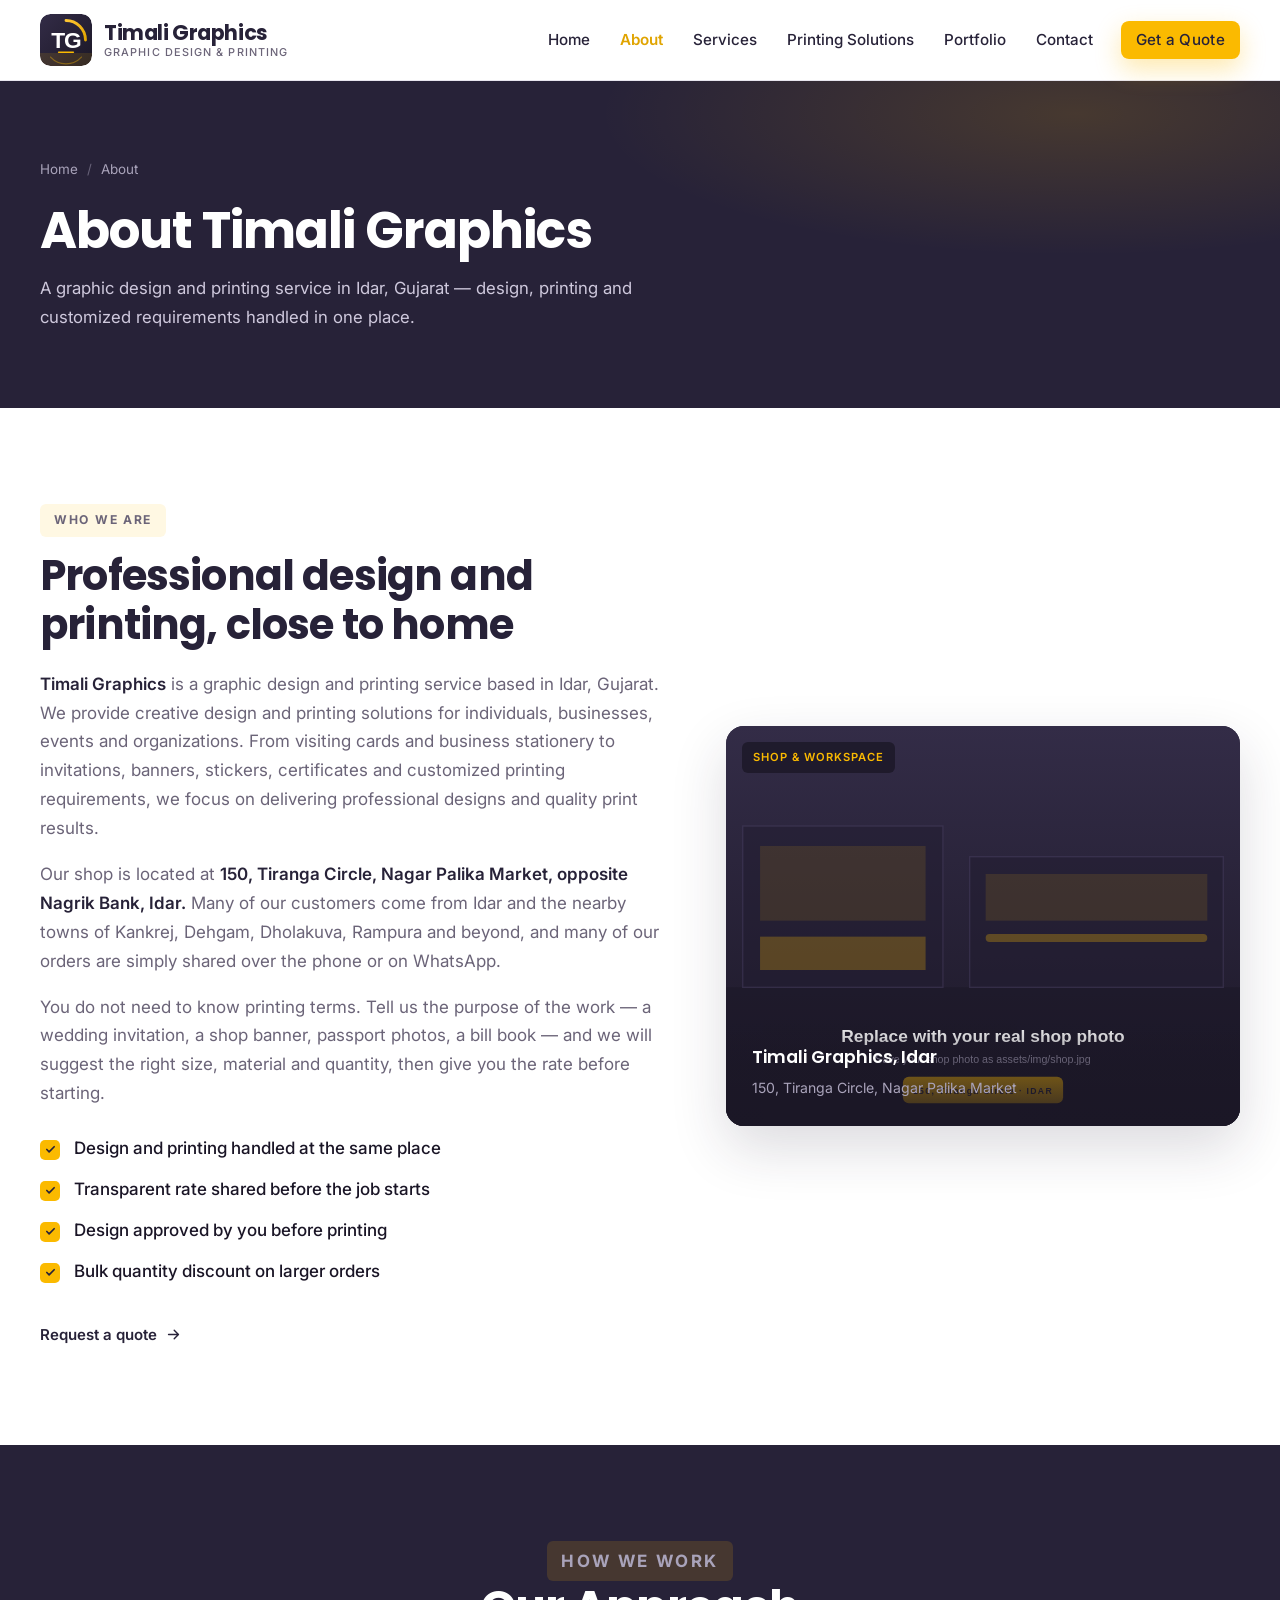
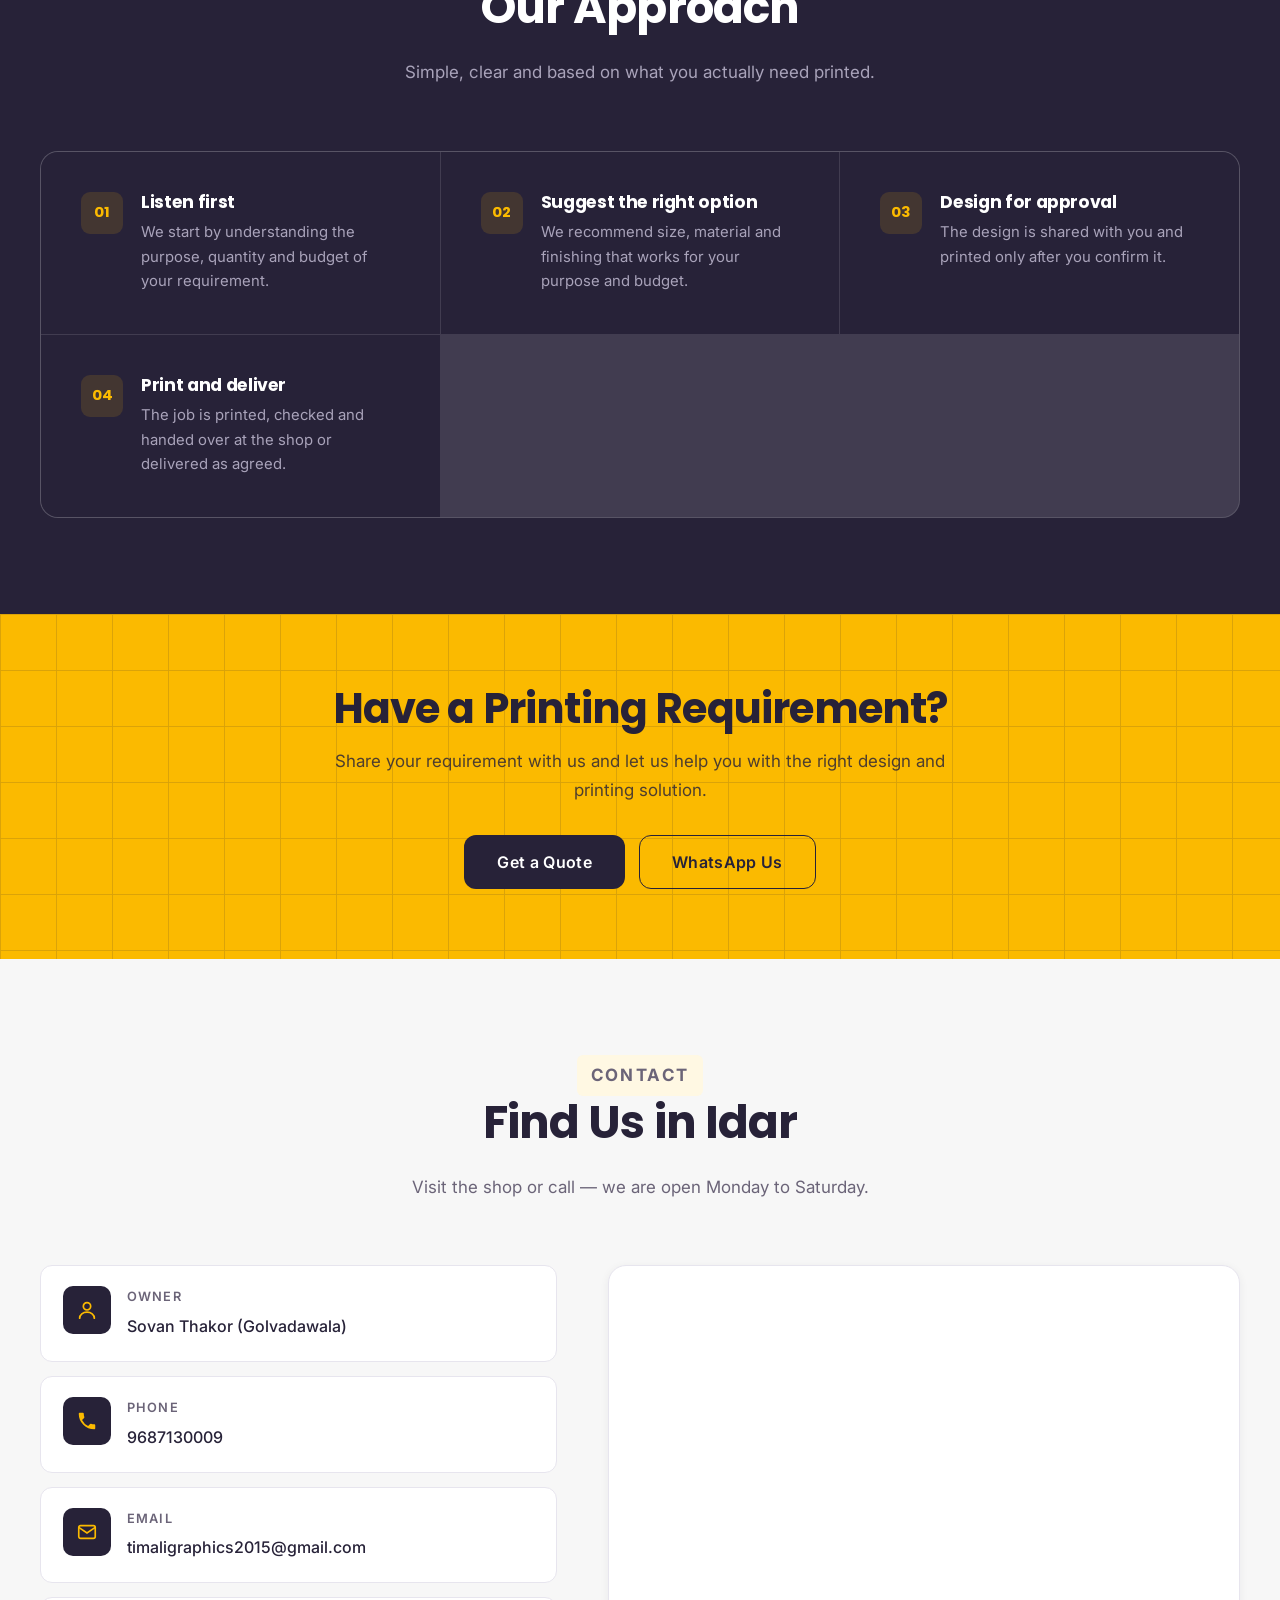
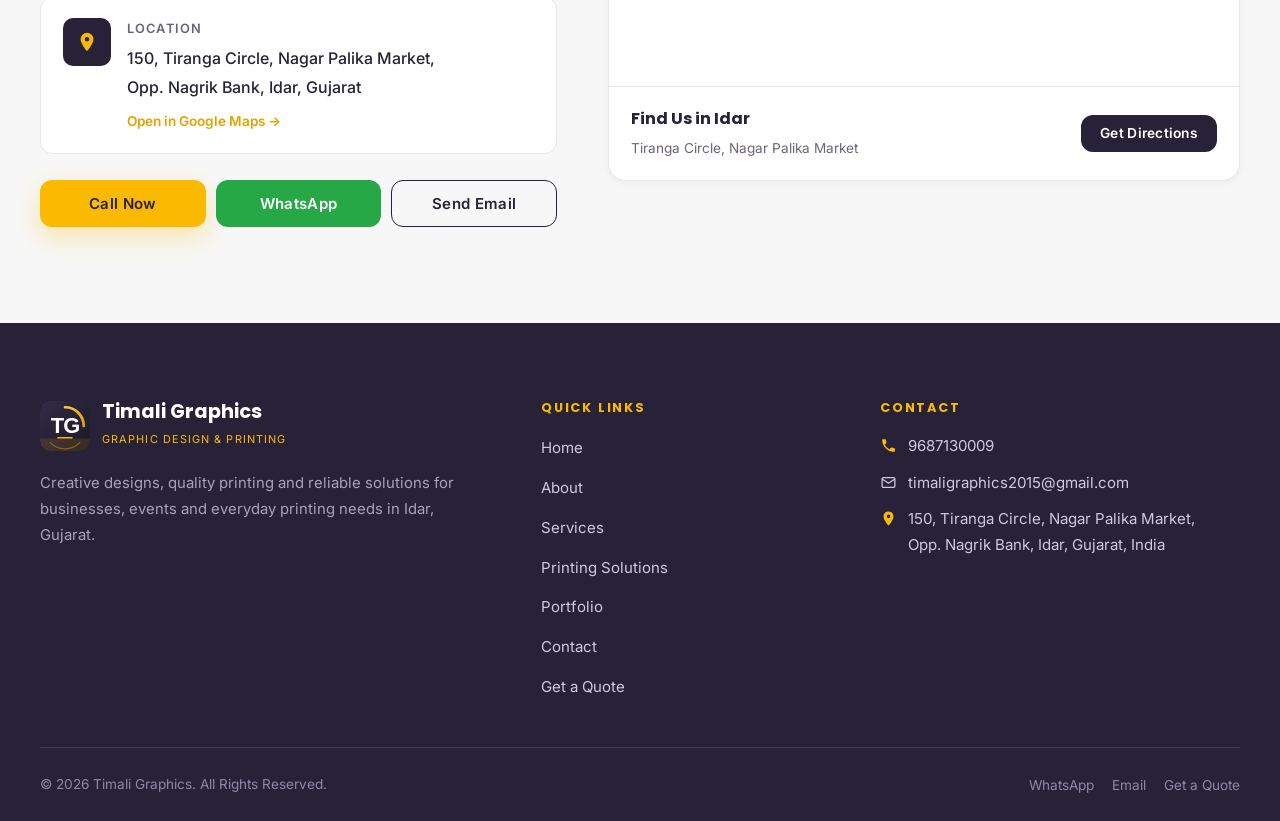
==== about.html @ a19d9b28 "Initial commit: Timali Graphics website Multi-page static website for Timali Graphics, Idar (Gujarat" ====
<!DOCTYPE html>
<html lang="en">
<head>
<meta charset="UTF-8">
<meta name="viewport" content="width=device-width, initial-scale=1.0">
<title>About Timali Graphics | Printing &amp; Design Studio in Idar</title>
<meta name="description" content="Learn about Timali Graphics, a graphic design and printing service in Idar, Gujarat offering business stationery, invitations, banners, stickers and certificates.">
<meta name="keywords" content="graphic design services in Idar, printing services in Idar, Timali Graphics, printing shop in Idar, visiting card printing Idar, wedding card Idar, banner printing Idar">
<meta name="author" content="Timali Graphics">
<meta name="robots" content="index, follow">
<meta name="theme-color" content="#272238">
<link rel="canonical" href="https://timali-graphics.web.app/about">
<meta property="og:type" content="website">
<meta property="og:site_name" content="Timali Graphics">
<meta property="og:title" content="About Timali Graphics | Printing &amp; Design Studio in Idar">
<meta property="og:description" content="Learn about Timali Graphics, a graphic design and printing service in Idar, Gujarat offering business stationery, invitations, banners, stickers and certificates.">
<meta property="og:image" content="assets/img/logo.svg">
<meta property="og:url" content="https://timali-graphics.web.app/about">
<meta name="twitter:card" content="summary_large_image">
<link rel="icon" type="image/svg+xml" href="assets/img/logo.svg">
<link rel="apple-touch-icon" href="assets/img/logo.svg">
<script>document.documentElement.className += ' js';</script>
<link rel="preconnect" href="https://fonts.googleapis.com">
<link rel="preconnect" href="https://fonts.gstatic.com" crossorigin>
<link href="https://fonts.googleapis.com/css2?family=Poppins:wght@600;700&family=Inter:wght@400;500;600&display=swap" rel="stylesheet">
<link rel="stylesheet" href="assets/css/style.css">
</head>
<body>

<header class="header">
  <div class="wrap header__in">
    <a class="brand" href="index.html">
      <img src="assets/img/logo.svg" alt="Timali Graphics logo" width="52" height="52">
      <span class="brand__txt">
        <b>Timali Graphics</b>
        <small>Graphic Design &amp; Printing</small>
      </span>
    </a>
    <nav class="nav" id="nav" aria-label="Main navigation">
      <a href="index.html">Home</a>
      <a href="about.html">About</a>
      <a href="services.html">Services</a>
      <a href="solutions.html">Printing Solutions</a>
      <a href="portfolio.html">Portfolio</a>
      <a href="contact.html">Contact</a>
      <a class="btn btn--primary btn--sm header__cta" href="quote.html">Get a Quote</a>
    </nav>
    <button class="burger" id="burger" aria-label="Open menu" aria-expanded="false" aria-controls="nav">
      <span></span><span></span><span></span>
    </button>
  </div>
</header>

<section class="phead">
  <div class="wrap">
    <ol class="crumbs">
      <li><a href="index.html">Home</a></li>
      <li>About</li>
    </ol>
    <h1>About Timali Graphics</h1>
    <p>A graphic design and printing service in Idar, Gujarat — design, printing and customized requirements handled in one place.</p>
  </div>
</section>

<section class="sec">
  <div class="wrap about__in">
    <div class="about__copy reveal">
      <p class="eyebrow">Who we are</p>
      <h2>Professional design and printing, close to home</h2>
      <p>
        <strong>Timali Graphics</strong> is a graphic design and printing service based in Idar, Gujarat.
        We provide creative design and printing solutions for individuals, businesses, events and organizations.
        From visiting cards and business stationery to invitations, banners, stickers, certificates and customized
        printing requirements, we focus on delivering professional designs and quality print results.
      </p>
      <p>
        Our shop is located at <strong>150, Tiranga Circle, Nagar Palika Market, opposite Nagrik Bank, Idar.</strong>
        Many of our customers come from Idar and the nearby towns of Kankrej, Dehgam, Dholakuva, Rampura and beyond,
        and many of our orders are simply shared over the phone or on WhatsApp.
      </p>
      <p>
        You do not need to know printing terms. Tell us the purpose of the work — a wedding invitation, a shop
        banner, passport photos, a bill book — and we will suggest the right size, material and quantity, then
        give you the rate before starting.
      </p>
      <ul class="ticks">
        <li>Design and printing handled at the same place</li>
        <li>Transparent rate shared before the job starts</li>
        <li>Design approved by you before printing</li>
        <li>Bulk quantity discount on larger orders</li>
      </ul>
      <a class="link-arrow" href="quote.html">Request a quote
        <svg viewBox="0 0 24 24"><path d="M5 12h13M13 6l6 6-6 6"/></svg></a>
    </div>

    <div class="figure reveal">
      <span class="figure__note">Shop &amp; Workspace</span>
      <img src="assets/img/shop-placeholder.svg" alt="Timali Graphics shop at 150, Tiranga Circle, Nagar Palika Market, Idar" loading="lazy" width="800" height="600">
      <div class="figure__cap">
        <b>Timali Graphics, Idar</b>
        <small>150, Tiranga Circle, Nagar Palika Market</small>
      </div>
    </div>
  </div>
</section>

<section class="sec bg-navy">
  <div class="wrap">
    <header class="sec__head reveal">
      <p class="eyebrow">How we work</p>
      <h2>Our Approach</h2>
      <p>Simple, clear and based on what you actually need printed.</p>
    </header>
    <div class="why__grid">
      <div class="why__item reveal"><span class="why__n">01</span><div><h3>Listen first</h3><p>We start by understanding the purpose, quantity and budget of your requirement.</p></div></div>
      <div class="why__item reveal"><span class="why__n">02</span><div><h3>Suggest the right option</h3><p>We recommend size, material and finishing that works for your purpose and budget.</p></div></div>
      <div class="why__item reveal"><span class="why__n">03</span><div><h3>Design for approval</h3><p>The design is shared with you and printed only after you confirm it.</p></div></div>
      <div class="why__item reveal"><span class="why__n">04</span><div><h3>Print and deliver</h3><p>The job is printed, checked and handed over at the shop or delivered as agreed.</p></div></div>
    </div>
  </div>
</section>

<section class="sec sec--tight cta">
  <div class="wrap cta__in">
    <h2 class="reveal">Have a Printing Requirement?</h2>
    <p class="reveal">Share your requirement with us and let us help you with the right design and printing solution.</p>
    <div class="cta__actions reveal">
      <a class="btn btn--dark btn--lg" href="quote.html">Get a Quote</a>
      <a class="btn btn--outline btn--lg" href="#" data-wa>WhatsApp Us</a>
    </div>
  </div>
</section>

<section class="sec bg-light" id="contact">
  <div class="wrap">
    <header class="sec__head reveal">
      <p class="eyebrow">Contact</p>
      <h2>Find Us in Idar</h2>
      <p>Visit the shop or call — we are open Monday to Saturday.</p>
    </header>
    <div class="contact__in">
      <div class="reveal">
        <div class="info-list">
          <div class="info-row">
            <span class="info-row__ic"><svg viewBox="0 0 24 24"><circle cx="12" cy="8" r="4" fill="none" stroke="currentColor" stroke-width="1.9"/><path d="M4 21c0-4 3.6-6.6 8-6.6s8 2.6 8 6.6" fill="none" stroke="currentColor" stroke-width="1.9" stroke-linecap="round"/></svg></span>
            <span><small>Owner</small><b>Sovan Thakor (Golvadawala)</b></span>
          </div>
          <a class="info-row" href="tel:+919687130009">
            <span class="info-row__ic"><svg viewBox="0 0 24 24"><path d="M6.6 10.8a15 15 0 0 0 6.6 6.6l2.2-2.2a1 1 0 0 1 1-.24 11.4 11.4 0 0 0 3.6.58 1 1 0 0 1 1 1V20a1 1 0 0 1-1 1A17 17 0 0 1 3 4a1 1 0 0 1 1-1h3.5a1 1 0 0 1 1 1 11.4 11.4 0 0 0 .58 3.6 1 1 0 0 1-.25 1z"/></svg></span>
            <span><small>Phone</small><b>9687130009</b></span>
          </a>
          <a class="info-row" href="mailto:timaligraphics2015@gmail.com">
            <span class="info-row__ic"><svg viewBox="0 0 24 24"><rect x="3" y="5" width="18" height="14" rx="2" fill="none" stroke="currentColor" stroke-width="1.8"/><path d="M3 7l9 6 9-6" fill="none" stroke="currentColor" stroke-width="1.8"/></svg></span>
            <span><small>Email</small><b>timaligraphics2015@gmail.com</b></span>
          </a>
          <a class="info-row" href="https://www.google.com/maps/search/?api=1&amp;query=Tiranga%20Circle%2C%20Nagar%20Palika%20Market%2C%20Idar%2C%20Gujarat" target="_blank" rel="noopener">
            <span class="info-row__ic"><svg viewBox="0 0 24 24"><path d="M12 2a7 7 0 0 0-7 7c0 5.2 7 13 7 13s7-7.8 7-13a7 7 0 0 0-7-7zm0 9.5A2.5 2.5 0 1 1 14.5 9 2.5 2.5 0 0 1 12 11.5z"/></svg></span>
            <span><small>Location</small><b>150, Tiranga Circle, Nagar Palika Market,<br>Opp. Nagrik Bank, Idar, Gujarat</b><em>Open in Google Maps →</em></span>
          </a>
        </div>
        <div class="contact__actions">
          <a class="btn btn--primary" href="tel:+919687130009">Call Now</a>
          <a class="btn btn--wa" href="#" data-wa>WhatsApp</a>
          <a class="btn btn--outline" href="mailto:timaligraphics2015@gmail.com">Send Email</a>
        </div>
      </div>
      <div class="map-card reveal">
        <iframe title="Timali Graphics location on Google Maps"
          src="https://www.google.com/maps?q=Tiranga%20Circle%2C%20Nagar%20Palika%20Market%2C%20Idar%2C%20Gujarat&amp;output=embed"
          loading="lazy" referrerpolicy="no-referrer-when-downgrade" allowfullscreen></iframe>
        <div class="map-card__bar">
          <span><b>Find Us in Idar</b><small>Tiranga Circle, Nagar Palika Market</small></span>
          <a class="btn btn--dark btn--sm" target="_blank" rel="noopener"
             href="https://www.google.com/maps/dir/?api=1&amp;destination=Tiranga%20Circle%2C%20Nagar%20Palika%20Market%2C%20Idar%2C%20Gujarat">Get Directions</a>
        </div>
      </div>
    </div>
  </div>
</section>

<footer class="footer">
  <div class="wrap">
    <div class="footer__grid">
      <div>
        <div class="footer__brand">
          <img src="assets/img/logo.svg" alt="" width="50" height="50">
          <span><b>Timali Graphics</b><small>Graphic Design &amp; Printing</small></span>
        </div>
        <p>Creative designs, quality printing and reliable solutions for businesses, events and everyday printing needs in Idar, Gujarat.</p>
      </div>
      <div>
        <h4>Quick Links</h4>
        <ul class="footer__links">
          <li><a href="index.html">Home</a></li>
          <li><a href="about.html">About</a></li>
          <li><a href="services.html">Services</a></li>
          <li><a href="solutions.html">Printing Solutions</a></li>
          <li><a href="portfolio.html">Portfolio</a></li>
          <li><a href="contact.html">Contact</a></li>
          <li><a href="quote.html">Get a Quote</a></li>
        </ul>
      </div>
      <div>
        <h4>Contact</h4>
        <ul class="footer__contact">
          <li><svg viewBox="0 0 24 24"><path d="M6.6 10.8a15 15 0 0 0 6.6 6.6l2.2-2.2a1 1 0 0 1 1-.24 11.4 11.4 0 0 0 3.6.58 1 1 0 0 1 1 1V20a1 1 0 0 1-1 1A17 17 0 0 1 3 4a1 1 0 0 1 1-1h3.5a1 1 0 0 1 1 1 11.4 11.4 0 0 0 .58 3.6 1 1 0 0 1-.25 1z"/></svg><a href="tel:+919687130009">9687130009</a></li>
          <li><svg viewBox="0 0 24 24"><rect x="3" y="5" width="18" height="14" rx="2" fill="none" stroke="currentColor" stroke-width="1.8"/><path d="M3 7l9 6 9-6" fill="none" stroke="currentColor" stroke-width="1.8"/></svg><a href="mailto:timaligraphics2015@gmail.com">timaligraphics2015@gmail.com</a></li>
          <li><svg viewBox="0 0 24 24"><path d="M12 2a7 7 0 0 0-7 7c0 5.2 7 13 7 13s7-7.8 7-13a7 7 0 0 0-7-7zm0 9.5A2.5 2.5 0 1 1 14.5 9 2.5 2.5 0 0 1 12 11.5z"/></svg><span>150, Tiranga Circle, Nagar Palika Market,<br>Opp. Nagrik Bank, Idar, Gujarat, India</span></li>
        </ul>
      </div>
    </div>
    <div class="footer__bottom">
      <p>© <span data-year>2026</span> Timali Graphics. All Rights Reserved.</p>
      <ul>
        <li><a href="#" data-wa>WhatsApp</a></li>
        <li><a href="mailto:timaligraphics2015@gmail.com">Email</a></li>
        <li><a href="quote.html">Get a Quote</a></li>
      </ul>
    </div>
  </div>
</footer>

<div class="sticky-cta">
  <div class="sticky-cta__in">
    <a class="btn btn--dark" href="tel:+919687130009">
      <svg class="i" viewBox="0 0 24 24"><path d="M6.6 10.8a15 15 0 0 0 6.6 6.6l2.2-2.2a1 1 0 0 1 1-.24 11.4 11.4 0 0 0 3.6.58 1 1 0 0 1 1 1V20a1 1 0 0 1-1 1A17 17 0 0 1 3 4a1 1 0 0 1 1-1h3.5a1 1 0 0 1 1 1 11.4 11.4 0 0 0 .58 3.6 1 1 0 0 1-.25 1z"/></svg>
      Call Now
    </a>
    <a class="btn btn--wa" href="#" data-wa>
      <svg class="i" viewBox="0 0 24 24"><path d="M12 2a10 10 0 0 0-8.6 15L2 22l5.2-1.4A10 10 0 1 0 12 2zm5.5 14c-.2.6-1.2 1.2-1.7 1.2-.5.1-1 .2-3.2-.7-2.7-1.1-4.4-3.9-4.5-4.1-.1-.2-1-1.4-1-2.6s.6-1.8.9-2.1c.2-.2.5-.3.7-.3h.5c.2 0 .4 0 .6.5l.8 2c.1.2.1.4 0 .6l-.4.5-.3.3c-.1.1-.3.3-.1.6.2.3.8 1.3 1.7 2.1 1.1 1 2 1.3 2.3 1.4.3.1.5.1.7-.1l.9-1.1c.2-.2.4-.2.6-.1l2 1c.2.1.4.2.4.3.1.2.1.7-.1 1.3z"/></svg>
      WhatsApp
    </a>
  </div>
</div>

<div class="lb" id="lightbox" role="dialog" aria-modal="true" aria-label="Portfolio image preview" aria-hidden="true">
  <button class="lb__close" type="button" aria-label="Close preview"><svg viewBox="0 0 24 24"><path d="M6 6l12 12M18 6 6 18"/></svg></button>
  <button class="lb__nav lb__nav--prev" type="button" aria-label="Previous image"><svg viewBox="0 0 24 24"><path d="m14 6-6 6 6 6"/></svg></button>
  <button class="lb__nav lb__nav--next" type="button" aria-label="Next image"><svg viewBox="0 0 24 24"><path d="m10 6 6 6-6 6"/></svg></button>
  <div class="lb__box">
    <img alt="">
    <div class="lb__cap"><span><b data-lb-title></b><small data-lb-cat></small></span></div>
  </div>
</div>

<script src="assets/js/main.js"></script>
</body>
</html>
---- assets/css/style.css ----
/* =============================================================
   TIMALI GRAPHICS — Design System
   Brand: Navy #272238 · Yellow #FBBA00 · White · Light #F7F7F7
   Type: Poppins (headings) · Inter (body)
   ============================================================= */

/* ---------- 1. TOKENS ---------- */
:root{
  /* Brand */
  --navy:#272238;
  --navy-900:#1b1726;
  --navy-800:#221d31;
  --navy-700:#332c47;
  --navy-600:#453c5e;
  --yellow:#FBBA00;
  --yellow-600:#E0A400;
  --yellow-50:#FFF8E3;
  --white:#FFFFFF;
  --bg:#F7F7F7;

  /* Text */
  --ink:#1A1526;
  --muted:#6B6478;
  --muted-light:#A9A3BA;

  /* Lines & shadow */
  --line:#E7E5EE;
  --line-dark:rgba(255,255,255,.12);
  --sh-1:0 2px 10px rgba(39,34,56,.06);
  --sh-2:0 10px 30px rgba(39,34,56,.10);
  --sh-3:0 22px 55px rgba(39,34,56,.16);
  --sh-yellow:0 10px 26px rgba(251,186,0,.32);

  /* Shape */
  --r-sm:8px;
  --r-md:12px;
  --r-lg:18px;
  --r-xl:24px;

  /* Layout */
  --wrap:1200px;
  --header-h:80px;
}

/* ---------- 2. RESET ---------- */
*,*::before,*::after{box-sizing:border-box}
html{scroll-behavior:smooth;scroll-padding-top:100px;-webkit-text-size-adjust:100%;overflow-x:hidden}
body{
  margin:0;
  font-family:'Inter',system-ui,-apple-system,'Segoe UI',Roboto,Helvetica,Arial,sans-serif;
  font-size:17px;
  line-height:1.7;
  color:var(--ink);
  background:var(--white);
  -webkit-font-smoothing:antialiased;
  -moz-osx-font-smoothing:grayscale;
}
body::selection{background:var(--yellow);color:var(--navy)}
img,svg,video{max-width:100%;display:block}
a{color:inherit;text-decoration:none}
ul,ol{margin:0;padding:0;list-style:none}
h1,h2,h3,h4{font-family:'Poppins','Inter',sans-serif;font-weight:700;line-height:1.18;margin:0 0 .5em;letter-spacing:-.02em}
p{margin:0 0 1em}
button{font:inherit}
:focus-visible{outline:3px solid var(--yellow);outline-offset:3px;border-radius:4px}

/* ---------- 3. LAYOUT HELPERS ---------- */
.wrap{width:min(100% - 40px,var(--wrap));margin-inline:auto}
.sec{padding:clamp(64px,7.5vw,112px) 0}
.sec--tight{padding:clamp(48px,5.5vw,80px) 0}
.bg-light{background:var(--bg)}
.bg-navy{background:var(--navy);color:var(--white)}
.bg-navy h1,.bg-navy h2,.bg-navy h3,.bg-navy h4{color:var(--white)}
.center{text-align:center}
.sr-only{position:absolute;width:1px;height:1px;padding:0;margin:-1px;overflow:hidden;clip:rect(0 0 0 0);white-space:nowrap;border:0}

/* Section heading block */
.sec__head{max-width:64ch;margin:0 auto clamp(40px,5vw,68px);text-align:center}
.sec__head--left{margin-inline:0;text-align:left}
.sec__head h2{font-size:clamp(1.85rem,3.6vw,2.85rem);color:var(--navy)}
.bg-navy .sec__head h2{color:var(--white)}
.sec__head p{color:var(--muted);font-size:1.06rem;margin:0}
.bg-navy .sec__head p{color:var(--muted-light)}

.eyebrow{
  display:inline-block;margin:0 0 14px;padding:6px 14px;border-radius:6px;
  background:var(--yellow-50);color:var(--yellow-600);
  font-size:.76rem;font-weight:700;letter-spacing:.14em;text-transform:uppercase;
}
.bg-navy .eyebrow{background:rgba(251,186,0,.14);color:var(--yellow)}

/* ---------- 4. BUTTONS (radius 8-12px, NOT pill) ---------- */
.btn{
  display:inline-flex;align-items:center;justify-content:center;gap:10px;
  padding:15px 26px;border-radius:var(--r-md);
  font-family:'Inter',sans-serif;font-size:.94rem;font-weight:600;letter-spacing:.02em;
  line-height:1;white-space:nowrap;cursor:pointer;border:1.5px solid transparent;
  transition:transform .2s ease,box-shadow .2s ease,background-color .2s ease,color .2s ease,border-color .2s ease;
}
.btn:hover{transform:translateY(-2px)}
.btn:active{transform:translateY(0)}
.btn .i{width:18px;height:18px;fill:currentColor;flex:none}

.btn--primary{background:var(--yellow);color:var(--navy);box-shadow:var(--sh-yellow)}
.btn--primary:hover{background:var(--yellow-600);box-shadow:0 14px 32px rgba(251,186,0,.42)}

.btn--dark{background:var(--navy);color:var(--white)}
.btn--dark:hover{background:var(--navy-700);box-shadow:var(--sh-2)}

.btn--outline{background:transparent;color:var(--navy);border-color:var(--navy)}
.btn--outline:hover{background:var(--navy);color:var(--white)}

.btn--ghost{background:transparent;color:var(--white);border-color:rgba(255,255,255,.45)}
.btn--ghost:hover{background:rgba(255,255,255,.1);border-color:var(--white)}

.btn--wa{background:#25A845;color:#fff}
.btn--wa:hover{background:#1f8f39}

.btn--sm{padding:11px 18px;font-size:.86rem}
.btn--lg{padding:18px 32px;font-size:1rem}
.btn--full{width:100%}

.i{width:1.05em;height:1.05em;fill:currentColor;flex:none;vertical-align:-.16em}

/* Text link */
.link-arrow{
  display:inline-flex;align-items:center;gap:8px;margin-top:8px;
  font-family:'Inter',sans-serif;font-weight:600;font-size:.94rem;color:var(--navy);
  transition:gap .2s ease,color .2s ease;
}
.link-arrow svg{width:17px;height:17px;fill:none;stroke:currentColor;stroke-width:2;stroke-linecap:round;stroke-linejoin:round}
.link-arrow:hover{gap:13px;color:var(--yellow-600)}

/* ---------- 5. TOP UTILITY BAR ---------- */
.topbar{background:var(--navy);color:var(--muted-light);font-size:.85rem;border-bottom:1px solid var(--line-dark)}
.topbar__in{display:flex;align-items:center;justify-content:space-between;gap:16px;min-height:40px;flex-wrap:wrap}
.topbar__list{display:flex;align-items:center;gap:22px;flex-wrap:wrap;margin:0}
.topbar__list li{display:flex;align-items:center;gap:8px}
.topbar a:hover{color:var(--yellow)}
.topbar .i{width:15px;height:15px}
.topbar__sep{width:1px;height:14px;background:rgba(255,255,255,.16)}

/* ---------- 6. HEADER ---------- */
.header{
  position:sticky;top:0;z-index:100;background:var(--white);
  border-bottom:1px solid var(--line);
  transition:box-shadow .25s ease;
}
.header.is-stuck{box-shadow:var(--sh-2)}
.header__in{display:flex;align-items:center;justify-content:space-between;gap:20px;min-height:var(--header-h)}

.brand{display:flex;align-items:center;gap:12px;flex:none}
.brand img{width:52px;height:52px;border-radius:10px}
.brand__txt{display:flex;flex-direction:column;line-height:1.2}
.brand__txt b{font-family:'Poppins',sans-serif;font-size:1.3rem;font-weight:700;color:var(--navy);letter-spacing:-.02em}
.brand__txt small{font-size:.68rem;letter-spacing:.1em;color:var(--muted);font-weight:500;text-transform:uppercase}

.nav{display:flex;align-items:center;gap:2px}
.nav a{padding:10px 14px;border-radius:var(--r-sm);font-size:.95rem;font-weight:500;color:var(--navy);white-space:nowrap;transition:color .18s,background-color .18s}
.nav a:hover{color:var(--yellow-600);background:var(--bg)}
.nav a[aria-current="page"]{color:var(--yellow-600);font-weight:600}
.header__cta{margin-left:12px}

.burger{
  display:none;width:48px;height:48px;border:0;background:var(--navy);border-radius:var(--r-md);
  cursor:pointer;place-items:center;padding:0;
}
.burger span{display:block;width:22px;height:2px;background:#fff;border-radius:2px;transition:transform .28s ease,opacity .2s ease}
.burger span + span{margin-top:5px}
.burger[aria-expanded="true"] span:nth-child(1){transform:translateY(7px) rotate(45deg)}
.burger[aria-expanded="true"] span:nth-child(2){opacity:0}
.burger[aria-expanded="true"] span:nth-child(3){transform:translateY(-7px) rotate(-45deg)}

/* ---------- 7. MOBILE STICKY CTA BAR ---------- */
.sticky-cta{
  position:fixed;left:0;right:0;bottom:0;z-index:99;display:none;
  background:var(--white);border-top:1px solid var(--line);box-shadow:0 -6px 22px rgba(39,34,56,.12);
  padding:10px 12px calc(10px + env(safe-area-inset-bottom));
}
.sticky-cta__in{display:grid;grid-template-columns:1fr 1fr;gap:10px}
.sticky-cta .btn{padding:14px 10px;font-size:.88rem}

/* ---------- 8. HERO ---------- */
.hero{
  position:relative;overflow:hidden;background:var(--navy);color:var(--white);
  padding:clamp(56px,7vw,104px) 0 clamp(64px,8vw,110px);
}
.hero::before{
  content:"";position:absolute;inset:0;pointer-events:none;
  background:
    radial-gradient(60% 55% at 82% 18%,rgba(251,186,0,.16),transparent 62%),
    radial-gradient(50% 50% at 8% 88%,rgba(69,60,94,.55),transparent 66%);
}
.hero::after{
  content:"";position:absolute;inset:0;pointer-events:none;opacity:.5;
  background-image:linear-gradient(rgba(255,255,255,.045) 1px,transparent 1px),linear-gradient(90deg,rgba(255,255,255,.045) 1px,transparent 1px);
  background-size:70px 70px;
  -webkit-mask-image:radial-gradient(ellipse 78% 62% at 50% 42%,#000,transparent 76%);
          mask-image:radial-gradient(ellipse 78% 62% at 50% 42%,#000,transparent 76%);
}
.hero__in{position:relative;display:grid;grid-template-columns:1.05fr .95fr;gap:clamp(36px,5vw,64px);align-items:center}

.pill{
  display:inline-flex;align-items:center;gap:9px;margin:0 0 24px;padding:7px 15px;border-radius:6px;
  font-size:.8rem;font-weight:600;letter-spacing:.03em;
  background:rgba(251,186,0,.12);border:1px solid rgba(251,186,0,.34);color:var(--yellow);
}
.pill__dot{width:7px;height:7px;border-radius:50%;background:var(--yellow);animation:pulse 2.2s ease-out infinite}
@keyframes pulse{0%{box-shadow:0 0 0 0 rgba(251,186,0,.6)}70%{box-shadow:0 0 0 9px rgba(251,186,0,0)}100%{box-shadow:0 0 0 0 rgba(251,186,0,0)}}

.hero h1{font-size:clamp(2.25rem,4.9vw,4rem);font-weight:700;line-height:1.06;color:#fff;margin:0 0 22px}
.hero h1 em{font-style:normal;color:var(--yellow)}
.hero__lead{font-size:clamp(1.02rem,1.4vw,1.16rem);color:#CFC9DD;max-width:52ch;margin:0 0 32px}
.hero__actions{display:flex;flex-wrap:wrap;gap:14px}


/* Hero work collage (CSS mockups — replace with real photos later) */
.collage{position:relative;min-height:430px}
.collage__item{
  position:absolute;background:var(--white);border-radius:var(--r-md);
  box-shadow:var(--sh-3);padding:12px 14px;color:var(--navy);
  display:flex;flex-direction:column;justify-content:space-between;
  transition:transform .35s cubic-bezier(.2,.8,.2,1),box-shadow .35s ease;
}
.collage__item:hover{transform:translateY(-7px) scale(1.025);box-shadow:0 30px 70px rgba(0,0,0,.34)}
.collage__item b{font-family:'Poppins',sans-serif;font-size:.86rem;font-weight:600;line-height:1.25;display:block}
.collage__item small{font-size:.68rem;color:var(--muted);letter-spacing:.05em;text-transform:uppercase}
.collage__bar{height:5px;border-radius:3px;background:var(--yellow);margin-top:10px}
.collage__lines{display:grid;gap:4px;margin-top:9px}
.collage__lines i{display:block;height:4px;border-radius:2px;background:#E7E5EE}
.collage__lines i:nth-child(2){width:78%}
.collage__lines i:nth-child(3){width:52%}
.collage__chip{display:flex;align-items:center;gap:6px;font-size:.68rem;font-weight:600;color:var(--navy);background:var(--yellow-50);border-radius:5px;padding:3px 7px;margin-top:9px;width:max-content}

.collage__item--1{top:0;left:0;width:200px;height:132px;transform:rotate(-3deg)}
.collage__item--2{top:0;right:0;width:190px;height:126px;transform:rotate(2.5deg)}
.collage__item--3{top:118px;left:50%;margin-left:-118px;width:236px;height:154px;transform:rotate(-1.2deg);z-index:3}
.collage__item--4{bottom:0;left:0;width:206px;height:134px;transform:rotate(2.2deg)}
.collage__item--5{bottom:0;right:0;width:198px;height:130px;transform:rotate(-2.4deg)}
.collage__badge{
  position:absolute;left:50%;top:50%;z-index:6;transform:translate(-50%,-50%) rotate(-2deg);
  background:var(--yellow);color:var(--navy);border-radius:10px;padding:12px 18px;text-align:center;
  box-shadow:0 16px 40px rgba(251,186,0,.4);
}
.collage__badge b{display:block;font-family:'Poppins',sans-serif;font-size:1.15rem;font-weight:700;line-height:1.1}
.collage__badge small{font-size:.66rem;letter-spacing:.11em;text-transform:uppercase}

/* ---------- 9. TRUST HIGHLIGHTS ---------- */
.trust{background:var(--white);border-bottom:1px solid var(--line)}
.trust__grid{display:grid;grid-template-columns:repeat(4,1fr);gap:1px;background:var(--line)}
.trust__cell{background:var(--white);padding:clamp(24px,3vw,36px) clamp(18px,2.4vw,30px);display:flex;gap:16px;align-items:flex-start}
.trust__ic{flex:none;width:46px;height:46px;border-radius:10px;display:grid;place-items:center;background:var(--yellow-50);color:var(--yellow-600)}
.trust__ic svg{width:23px;height:23px;fill:currentColor}
.trust__cell h3{font-size:1.02rem;margin:0 0 5px;color:var(--navy)}
.trust__cell p{margin:0;font-size:.9rem;color:var(--muted);line-height:1.6}

/* ---------- 10. SERVICES ---------- */
.services__grid{display:grid;grid-template-columns:repeat(auto-fit,minmax(272px,1fr));gap:22px}
.svc{
  position:relative;display:flex;flex-direction:column;
  background:var(--white);border:1px solid var(--line);border-radius:var(--r-lg);
  padding:30px 26px 26px;
  transition:transform .25s ease,box-shadow .25s ease,border-color .25s ease;
}
.svc::after{
  content:"";position:absolute;left:0;right:0;bottom:0;height:4px;border-radius:0 0 var(--r-lg) var(--r-lg);
  background:var(--yellow);transform:scaleX(0);transform-origin:left;transition:transform .3s ease;
}
.svc:hover{transform:translateY(-6px);box-shadow:var(--sh-2);border-color:rgba(251,186,0,.5)}
.svc:hover::after{transform:scaleX(1)}
.svc__ic{
  width:56px;height:56px;border-radius:12px;display:grid;place-items:center;margin-bottom:20px;
  background:var(--navy);color:var(--yellow);transition:background-color .25s ease,color .25s ease;
}
.svc__ic svg{width:27px;height:27px;fill:currentColor}
.svc:hover .svc__ic{background:var(--yellow);color:var(--navy)}
.svc h3{font-size:1.14rem;margin:0 0 9px;color:var(--navy)}
.svc p{margin:0 0 18px;font-size:.94rem;color:var(--muted);line-height:1.65;flex:1}
.svc__more{
  display:inline-flex;align-items:center;gap:7px;font-size:.86rem;font-weight:600;color:var(--navy);
  transition:gap .2s ease,color .2s ease;
}
.svc__more svg{width:15px;height:15px;fill:none;stroke:currentColor;stroke-width:2.2;stroke-linecap:round;stroke-linejoin:round;transition:transform .2s ease}
.svc:hover .svc__more{color:var(--yellow-600);gap:10px}
.svc:hover .svc__more svg{transform:translateX(3px)}

/* ---------- 11. WHY CHOOSE US ---------- */
.why__grid{display:grid;grid-template-columns:repeat(auto-fit,minmax(300px,1fr));gap:1px;background:var(--line-dark);border:1px solid var(--line-dark);border-radius:var(--r-lg);overflow:hidden}
.why__item{background:var(--navy);padding:clamp(28px,3.2vw,40px);display:flex;gap:18px;transition:background-color .25s ease}
.why__item:hover{background:var(--navy-800)}
.why__n{
  flex:none;width:42px;height:42px;border-radius:9px;display:grid;place-items:center;
  background:rgba(251,186,0,.13);color:var(--yellow);font-family:'Poppins',sans-serif;font-weight:700;font-size:.92rem;
}
.why__item h3{font-size:1.08rem;margin:0 0 8px;color:#fff}
.why__item p{margin:0;font-size:.93rem;color:var(--muted-light);line-height:1.65}

/* ---------- 12. PORTFOLIO ---------- */
.filters{display:flex;flex-wrap:wrap;justify-content:center;gap:9px;margin:0 auto 40px}
.filter{
  padding:9px 18px;border-radius:var(--r-sm);border:1.5px solid var(--line);background:var(--white);
  font-size:.87rem;font-weight:500;color:var(--navy);cursor:pointer;
  transition:background-color .2s ease,color .2s ease,border-color .2s ease;
}
.filter:hover{border-color:var(--navy)}
.filter.active{background:var(--navy);border-color:var(--navy);color:#fff}

.pf-grid{display:grid;grid-template-columns:repeat(3,1fr);gap:20px}
.pf-item{
  position:relative;border-radius:var(--r-lg);overflow:hidden;background:var(--bg);
  border:1px solid var(--line);cursor:pointer;display:flex;flex-direction:column;
  width:100%;padding:0;text-align:left;font:inherit;color:inherit;
  transition:transform .25s ease,box-shadow .25s ease,opacity .3s ease,border-color .25s ease;
}
.pf-item:hover{transform:translateY(-5px);box-shadow:var(--sh-2);border-color:rgba(251,186,0,.55)}
.pf-item.is-hidden{display:none}
.pf-item img{display:block;width:100%;height:auto;aspect-ratio:1/1;object-fit:cover;transition:transform .5s cubic-bezier(.2,.8,.2,1)}
.pf-item:hover img{transform:scale(1.06)}
.pf-item__body{display:block;padding:16px 18px 18px;background:var(--white);border-top:1px solid var(--line)}
.pf-item__body b{display:block;font-family:'Poppins',sans-serif;font-size:.98rem;font-weight:600;color:var(--navy);margin-bottom:3px}
.pf-item__body small{display:block;font-size:.8rem;color:var(--muted)}
.pf-item__zoom{
  position:absolute;top:12px;right:12px;z-index:2;width:38px;height:38px;border-radius:8px;
  background:rgba(255,255,255,.94);display:grid;place-items:center;
  opacity:0;transform:scale(.8);transition:opacity .25s ease,transform .25s ease;
}
.pf-item:hover .pf-item__zoom{opacity:1;transform:scale(1)}
.pf-item__zoom svg{width:18px;height:18px;fill:none;stroke:var(--navy);stroke-width:2.2;stroke-linecap:round;stroke-linejoin:round}
.pf-empty{text-align:center;color:var(--muted);padding:40px 0;display:none}

/* Lightbox */
.lb{
  position:fixed;inset:0;z-index:200;background:rgba(27,23,38,.94);
  display:none;align-items:center;justify-content:center;padding:24px;
}
.lb.open{display:flex}
.lb__box{max-width:min(1000px,100%);width:100%}
.lb__box img{width:100%;max-height:74vh;object-fit:contain;border-radius:var(--r-md);background:#fff}
.lb__cap{margin-top:16px;display:flex;align-items:flex-start;justify-content:space-between;gap:20px;color:#fff}
.lb__cap b{display:block;font-family:'Poppins',sans-serif;font-size:1.1rem;font-weight:600}
.lb__cap small{color:var(--muted-light);font-size:.88rem}
.lb__close{
  position:fixed;top:20px;right:20px;width:46px;height:46px;border-radius:10px;border:0;cursor:pointer;
  background:rgba(255,255,255,.12);color:#fff;display:grid;place-items:center;transition:background-color .2s ease;
}
.lb__close:hover{background:rgba(255,255,255,.24)}
.lb__close svg{width:22px;height:22px;fill:none;stroke:currentColor;stroke-width:2.2;stroke-linecap:round}
.lb__nav{
  position:fixed;top:50%;transform:translateY(-50%);width:50px;height:50px;border-radius:10px;border:0;cursor:pointer;
  background:rgba(255,255,255,.12);color:#fff;display:grid;place-items:center;transition:background-color .2s ease;
}
.lb__nav:hover{background:rgba(255,255,255,.24)}
.lb__nav svg{width:24px;height:24px;fill:none;stroke:currentColor;stroke-width:2.2;stroke-linecap:round;stroke-linejoin:round}
.lb__nav--prev{left:20px}
.lb__nav--next{right:20px}

/* ---------- 13. HOW IT WORKS ---------- */
.steps{display:grid;grid-template-columns:repeat(4,1fr);gap:26px;position:relative}
.steps::before{
  content:"";position:absolute;left:8%;right:8%;top:26px;height:2px;z-index:0;
  background:repeating-linear-gradient(90deg,var(--line) 0 10px,transparent 10px 20px);
}
.step{position:relative;z-index:1;text-align:center}
.step__n{
  width:54px;height:54px;margin:0 auto 20px;border-radius:12px;display:grid;place-items:center;
  background:var(--navy);color:var(--yellow);font-family:'Poppins',sans-serif;font-weight:700;font-size:1.02rem;
  box-shadow:0 0 0 6px var(--white);
}
.step h3{font-size:1.05rem;margin:0 0 8px;color:var(--navy)}
.step p{margin:0;font-size:.93rem;color:var(--muted);line-height:1.65}

/* ---------- 14. ABOUT ---------- */
.about__in{display:grid;grid-template-columns:1.1fr .9fr;gap:clamp(32px,4.5vw,64px);align-items:center}
.about__copy h2{font-size:clamp(1.75rem,3.4vw,2.6rem);color:var(--navy)}
.about__copy p{color:var(--muted)}
.about__copy p strong{color:var(--navy);font-weight:600}
.ticks{display:grid;gap:12px;margin:26px 0 28px}
.ticks li{position:relative;padding-left:34px;font-weight:500;color:var(--ink)}
.ticks li::before{
  content:"";position:absolute;left:0;top:.34em;width:20px;height:20px;border-radius:5px;
  background:var(--yellow) url("data:image/svg+xml,%3Csvg xmlns='http://www.w3.org/2000/svg' viewBox='0 0 24 24' fill='none' stroke='%23272238' stroke-width='3.6' stroke-linecap='round' stroke-linejoin='round'%3E%3Cpath d='M20 6 9 17l-5-5'/%3E%3C/svg%3E") center/11px no-repeat;
}
.figure{
  position:relative;border-radius:var(--r-lg);overflow:hidden;background:var(--navy);
  box-shadow:var(--sh-3);min-height:400px;display:flex;align-items:flex-end;
}
.figure img{position:absolute;inset:0;width:100%;height:100%;object-fit:cover}
.figure__cap{
  position:relative;width:100%;padding:24px 26px;background:linear-gradient(to top,rgba(27,23,38,.94),rgba(27,23,38,.6),transparent);
  color:#fff;
}
.figure__cap b{display:block;font-family:'Poppins',sans-serif;font-size:1.1rem;font-weight:600}
.figure__cap small{color:var(--muted-light);font-size:.88rem}
.figure__note{
  position:absolute;top:16px;left:16px;z-index:2;background:rgba(27,23,38,.8);color:var(--yellow);
  font-size:.7rem;font-weight:600;letter-spacing:.09em;text-transform:uppercase;padding:6px 11px;border-radius:6px;
}

/* ---------- 15. CTA BAND (YELLOW) ---------- */
.cta{background:var(--yellow);color:var(--navy);text-align:center;position:relative;overflow:hidden}
.cta::after{
  content:"";position:absolute;inset:0;pointer-events:none;opacity:.16;
  background-image:linear-gradient(rgba(39,34,56,.9) 1px,transparent 1px),linear-gradient(90deg,rgba(39,34,56,.9) 1px,transparent 1px);
  background-size:56px 56px;
}
.cta__in{position:relative;z-index:1;max-width:760px;margin-inline:auto}
.cta h2{font-size:clamp(1.7rem,3.4vw,2.6rem);color:var(--navy);margin:0 0 14px}
.cta p{color:rgba(39,34,56,.82);font-size:1.06rem;margin:0 auto 30px;max-width:56ch}
.cta__actions{display:flex;flex-wrap:wrap;gap:14px;justify-content:center}
.cta .btn--dark:hover{background:var(--navy-700)}

/* ---------- 16. FORMS ---------- */
.form-card{
  background:var(--white);border:1px solid var(--line);border-radius:var(--r-xl);
  padding:clamp(26px,3.4vw,44px);box-shadow:var(--sh-2);
}
.form-card h2{font-size:clamp(1.5rem,2.6vw,2.05rem);color:var(--navy);margin:0 0 8px}
.form-card__lead{color:var(--muted);margin:0 0 30px}
.form-grid{display:grid;grid-template-columns:1fr 1fr;gap:20px}
.field{display:flex;flex-direction:column}
.field--full{grid-column:1/-1}
.field > label{font-size:.88rem;font-weight:600;color:var(--navy);margin-bottom:7px}
.field > label .req{color:#D14343}
.field input,.field select,.field textarea{
  width:100%;padding:14px 15px;border-radius:var(--r-sm);border:1.5px solid var(--line);
  background:var(--bg);color:var(--ink);font:inherit;font-size:.96rem;
  transition:border-color .18s ease,background-color .18s ease,box-shadow .18s ease;
}
.field textarea{resize:vertical;min-height:118px}
.field input::placeholder,.field textarea::placeholder{color:#A9A3BA}
.field input:focus,.field select:focus,.field textarea:focus{
  outline:0;border-color:var(--yellow);background:var(--white);box-shadow:0 0 0 4px rgba(251,186,0,.16);
}
.field select{appearance:none;background-image:url("data:image/svg+xml,%3Csvg xmlns='http://www.w3.org/2000/svg' viewBox='0 0 24 24' fill='none' stroke='%236B6478' stroke-width='2.2' stroke-linecap='round' stroke-linejoin='round'%3E%3Cpath d='m6 9 6 6 6-6'/%3E%3C/svg%3E");background-repeat:no-repeat;background-position:right 14px center;background-size:18px;padding-right:42px}
.field--file input[type="file"]{padding:11px 15px;background:var(--bg);cursor:pointer;font-size:.9rem}
.field__hint{font-size:.8rem;color:var(--muted);margin:6px 0 0}
.field .err-msg{display:none;font-size:.8rem;color:#C93A3A;margin:6px 0 0;font-weight:500}
.field.is-error input,.field.is-error select,.field.is-error textarea{border-color:#D14343;box-shadow:0 0 0 4px rgba(209,67,67,.12)}
.field.is-error .err-msg{display:block}
.form__foot{margin-top:26px;display:flex;flex-wrap:wrap;align-items:center;gap:16px}
.form__note{font-size:.83rem;color:var(--muted);margin:0;flex:1;min-width:220px}
.form__msg{margin:18px 0 0;font-size:.92rem;font-weight:500;display:none;padding:13px 16px;border-radius:var(--r-sm)}
.form__msg.ok{display:block;background:#E8F7ED;color:#1E7A43;border:1px solid #B9E4C9}
.form__msg.bad{display:block;background:#FDECEC;color:#B22E2E;border:1px solid #F3C6C6}

/* ---------- 17. CONTACT + MAP ---------- */
.contact__in{display:grid;grid-template-columns:.9fr 1.1fr;gap:clamp(28px,4vw,52px);align-items:start}
.info-list{display:grid;gap:14px;margin-bottom:26px}
.info-row{
  display:flex;gap:16px;padding:20px 22px;border-radius:var(--r-md);
  background:var(--white);border:1px solid var(--line);
  transition:transform .2s ease,box-shadow .2s ease,border-color .2s ease;
}
.info-row:hover{transform:translateX(5px);box-shadow:var(--sh-1);border-color:rgba(251,186,0,.55)}
.info-row__ic{flex:none;width:48px;height:48px;border-radius:10px;display:grid;place-items:center;background:var(--navy);color:var(--yellow)}
.info-row__ic svg{width:22px;height:22px;fill:currentColor}
.info-row small{display:block;font-size:.8rem;font-weight:600;letter-spacing:.09em;text-transform:uppercase;color:var(--muted);margin-bottom:4px}
.info-row b{font-weight:500;font-size:1rem;color:var(--navy);word-break:break-word;line-height:1.5}
.info-row em{display:block;font-style:normal;font-size:.85rem;font-weight:600;color:var(--yellow-600);margin-top:8px}
.contact__actions{display:grid;grid-template-columns:repeat(3,1fr);gap:10px}

.map-card{border-radius:var(--r-lg);overflow:hidden;border:1px solid var(--line);box-shadow:var(--sh-1);background:var(--white)}
.map-card iframe{display:block;width:100%;height:100%;min-height:420px;border:0}
.map-card__bar{display:flex;flex-wrap:wrap;align-items:center;justify-content:space-between;gap:12px;padding:18px 22px;border-top:1px solid var(--line)}
.map-card__bar b{font-family:'Poppins',sans-serif;font-size:1rem;color:var(--navy);display:block}
.map-card__bar small{color:var(--muted);font-size:.85rem}

/* ---------- 18. PAGE HEADER (inner pages) ---------- */
.phead{position:relative;overflow:hidden;background:var(--navy);color:#fff;padding:clamp(46px,6vw,80px) 0;isolation:isolate}
.phead::before{content:"";position:absolute;inset:0;z-index:-1;background:radial-gradient(60% 70% at 84% 10%,rgba(251,186,0,.15),transparent 62%)}
.phead h1{font-size:clamp(2rem,4.2vw,3.15rem);color:#fff;margin:0 0 14px}
.phead p{color:#CFC9DD;max-width:62ch;margin:0;font-size:1.05rem}
.crumbs{display:flex;align-items:center;gap:9px;list-style:none;padding:0;margin:0 0 20px;font-size:.84rem;color:var(--muted-light)}
.crumbs a:hover{color:var(--yellow)}
.crumbs li + li::before{content:"/";margin-right:9px;opacity:.5}
.phead .crumbs{color:var(--muted-light)}

/* ---------- 19. SERVICE DETAIL BLOCKS (services + solutions pages) */
.detail{
  display:grid;grid-template-columns:.95fr 1.05fr;gap:clamp(26px,4vw,56px);
  padding:clamp(30px,3.6vw,50px) 0;align-items:center;
  border-top:1px solid var(--line);
}
.detail:nth-child(even){grid-template-columns:1.05fr .95fr}
.detail__body h2{font-size:clamp(1.35rem,2.4vw,1.85rem);color:var(--navy);margin:0 0 12px}
.detail__body p{color:var(--muted);margin:0 0 18px}
.detail__list{display:grid;gap:9px;margin:0 0 22px}
.detail__list li{position:relative;padding-left:26px;font-size:.94rem;color:var(--ink)}
.detail__list li::before{content:"";position:absolute;left:0;top:.46em;width:14px;height:14px;border-radius:4px;background:var(--yellow)}
.detail__fig{border-radius:var(--r-lg);overflow:hidden;border:1px solid var(--line);background:var(--bg);box-shadow:var(--sh-1);aspect-ratio:4/3;display:grid;place-items:center;text-align:center;padding:24px}
.detail__fig img{width:100%;height:100%;object-fit:cover}
.detail__placeholder{display:grid;gap:10px;place-items:center;color:var(--muted)}
.detail__placeholder svg{width:44px;height:44px;fill:none;stroke:var(--yellow-600);stroke-width:1.5;stroke-linecap:round;stroke-linejoin:round}
.detail__placeholder b{font-family:'Poppins',sans-serif;font-size:.95rem;color:var(--navy)}
.detail__placeholder small{font-size:.82rem;max-width:30ch}

/* ---------- 20. FOOTER ---------- */
.footer{background:var(--navy);color:#fff;padding:clamp(52px,6vw,80px) 0 0}
.footer__grid{display:grid;grid-template-columns:1.25fr .8fr 1fr;gap:clamp(28px,4vw,56px);padding-bottom:46px}
.footer__brand{display:flex;align-items:center;gap:12px;margin-bottom:18px}
.footer__brand img{width:50px;height:50px;border-radius:10px}
.footer__brand b{display:block;font-family:'Poppins',sans-serif;font-size:1.22rem;font-weight:700;line-height:1.2}
.footer__brand small{font-size:.68rem;letter-spacing:.1em;color:var(--yellow);text-transform:uppercase}
.footer p{color:var(--muted-light);font-size:.93rem;line-height:1.75}
.footer h4{font-size:.8rem;font-weight:700;letter-spacing:.14em;text-transform:uppercase;color:var(--yellow);margin:0 0 18px}
.footer__links{display:grid;gap:11px}
.footer__links a{color:#CFC9DD;font-size:.94rem;transition:color .18s,padding-left .18s}
.footer__links a:hover{color:var(--yellow);padding-left:5px}
.footer__contact{display:grid;gap:11px}
.footer__contact li{display:flex;gap:11px;align-items:flex-start;color:#CFC9DD;font-size:.94rem}
.footer__contact svg{width:17px;height:17px;fill:var(--yellow);flex:none;margin-top:4px}
.footer__bottom{border-top:1px solid var(--line-dark);padding:22px 0;display:flex;flex-wrap:wrap;gap:12px;justify-content:space-between;align-items:center}
.footer__bottom p{margin:0;font-size:.85rem;color:#8F88A6}
.footer__bottom ul{display:flex;gap:18px;list-style:none;padding:0;margin:0}
.footer__bottom a{font-size:.85rem;color:#8F88A6}
.footer__bottom a:hover{color:var(--yellow)}

/* ---------- 21. ANIMATIONS (subtle only) ---------- */
.js .reveal{opacity:0;transform:translateY(22px);transition:opacity .65s cubic-bezier(.2,.8,.2,1),transform .65s cubic-bezier(.2,.8,.2,1)}
.js .reveal.in{opacity:1;transform:none}

/* ---------- 22. RESPONSIVE ---------- */
@media (max-width:1080px){
  .hero__in{grid-template-columns:1fr;gap:44px}
  .collage{min-height:400px;max-width:520px;margin-inline:auto;width:100%}
  .about__in{grid-template-columns:1fr}
  .figure{max-width:520px;min-height:340px}
  .contact__in{grid-template-columns:1fr}
  .map-card iframe{min-height:340px}
  .footer__grid{grid-template-columns:1fr 1fr}

  /* Desktop nav no longer fits below this width -> burger menu */
  .burger{display:grid;align-content:center;justify-items:center}
  .nav{
    position:fixed;left:0;right:0;top:var(--header-h);z-index:99;
    flex-direction:column;align-items:stretch;gap:2px;padding:16px 20px 24px;
    background:var(--white);border-bottom:1px solid var(--line);box-shadow:var(--sh-3);
    transform:translateY(-120%);transition:transform .32s cubic-bezier(.2,.8,.2,1);
    max-height:calc(100dvh - var(--header-h));overflow-y:auto;
  }
  .nav.open{transform:translateY(0)}
  .nav a{padding:14px 12px;font-size:1rem;border-radius:var(--r-sm)}
  .header__cta{margin:10px 0 0;width:100%}
  .sticky-cta{display:block}
  body{padding-bottom:72px}
}
@media (max-width:960px){
  .trust__grid{grid-template-columns:1fr 1fr}
  .steps{grid-template-columns:1fr 1fr;gap:34px 22px}
  .steps::before{display:none}
  .pf-grid{grid-template-columns:1fr 1fr}
  .detail,.detail:nth-child(even){grid-template-columns:1fr}
}
@media (max-width:880px){
  :root{--header-h:70px}
  .topbar__in{justify-content:center}
  .topbar__list li:nth-child(n+3){display:none}
  .burger{display:grid;align-content:center;justify-items:center}
  .nav{
    position:fixed;left:0;right:0;top:var(--header-h);z-index:99;
    flex-direction:column;align-items:stretch;gap:2px;padding:16px 20px 24px;
    background:var(--white);border-bottom:1px solid var(--line);box-shadow:var(--sh-3);
    transform:translateY(-120%);transition:transform .32s cubic-bezier(.2,.8,.2,1);
    max-height:calc(100dvh - var(--header-h));overflow-y:auto;
  }
  .nav.open{transform:translateY(0)}
  .nav a{padding:14px 12px;font-size:1rem;border-radius:var(--r-sm)}
  .header__cta{margin:10px 0 0;width:100%}
  .sticky-cta{display:block}
  body{padding-bottom:72px}
  .footer__grid{grid-template-columns:1fr}
  .contact__actions{grid-template-columns:1fr}
  .form-grid{grid-template-columns:1fr}
  .lb__nav{width:42px;height:42px}
  .lb__nav--prev{left:8px}
  .lb__nav--next{right:8px}
}
@media (max-width:620px){
  body{font-size:16px}
  .wrap{width:min(100% - 32px,var(--wrap))}
  .trust__grid{grid-template-columns:1fr}
  .steps{grid-template-columns:1fr;gap:28px}
  .pf-grid{grid-template-columns:1fr}
  .collage{min-height:360px}
  .collage__item--1{width:150px;height:104px}
  .collage__item--2{width:144px;height:100px}
  .collage__item--3{width:190px;height:126px;top:100px;margin-left:-95px}
  .collage__item--4{width:156px;height:106px}
  .collage__item--5{width:150px;height:102px}
  .collage__badge{padding:9px 13px}
  .collage__badge b{font-size:.95rem}
  .collage__item b{font-size:.76rem}
  .collage__item small{font-size:.6rem}
  .hero__actions .btn{flex:1 1 100%}
  .cta__actions .btn{flex:1 1 100%}
  .brand img{width:44px;height:44px}
  .brand__txt b{font-size:1.1rem}
  .brand__txt small{font-size:.6rem}
  .lb__cap{flex-direction:column;gap:8px}
}

/* ---------- 23. ACCESSIBILITY / PRINT / MOTION ---------- */
@media (prefers-reduced-motion:reduce){
  *{animation:none!important;transition-duration:.01ms!important;scroll-behavior:auto!important}
  .js .reveal{opacity:1;transform:none}
}
@media print{
  .topbar,.header,.sticky-cta,.footer,.cta,.lb{display:none!important}
  body{padding:0;background:#fff}
  .bg-navy,.hero,.phead{background:#fff!important;color:#000!important}
}
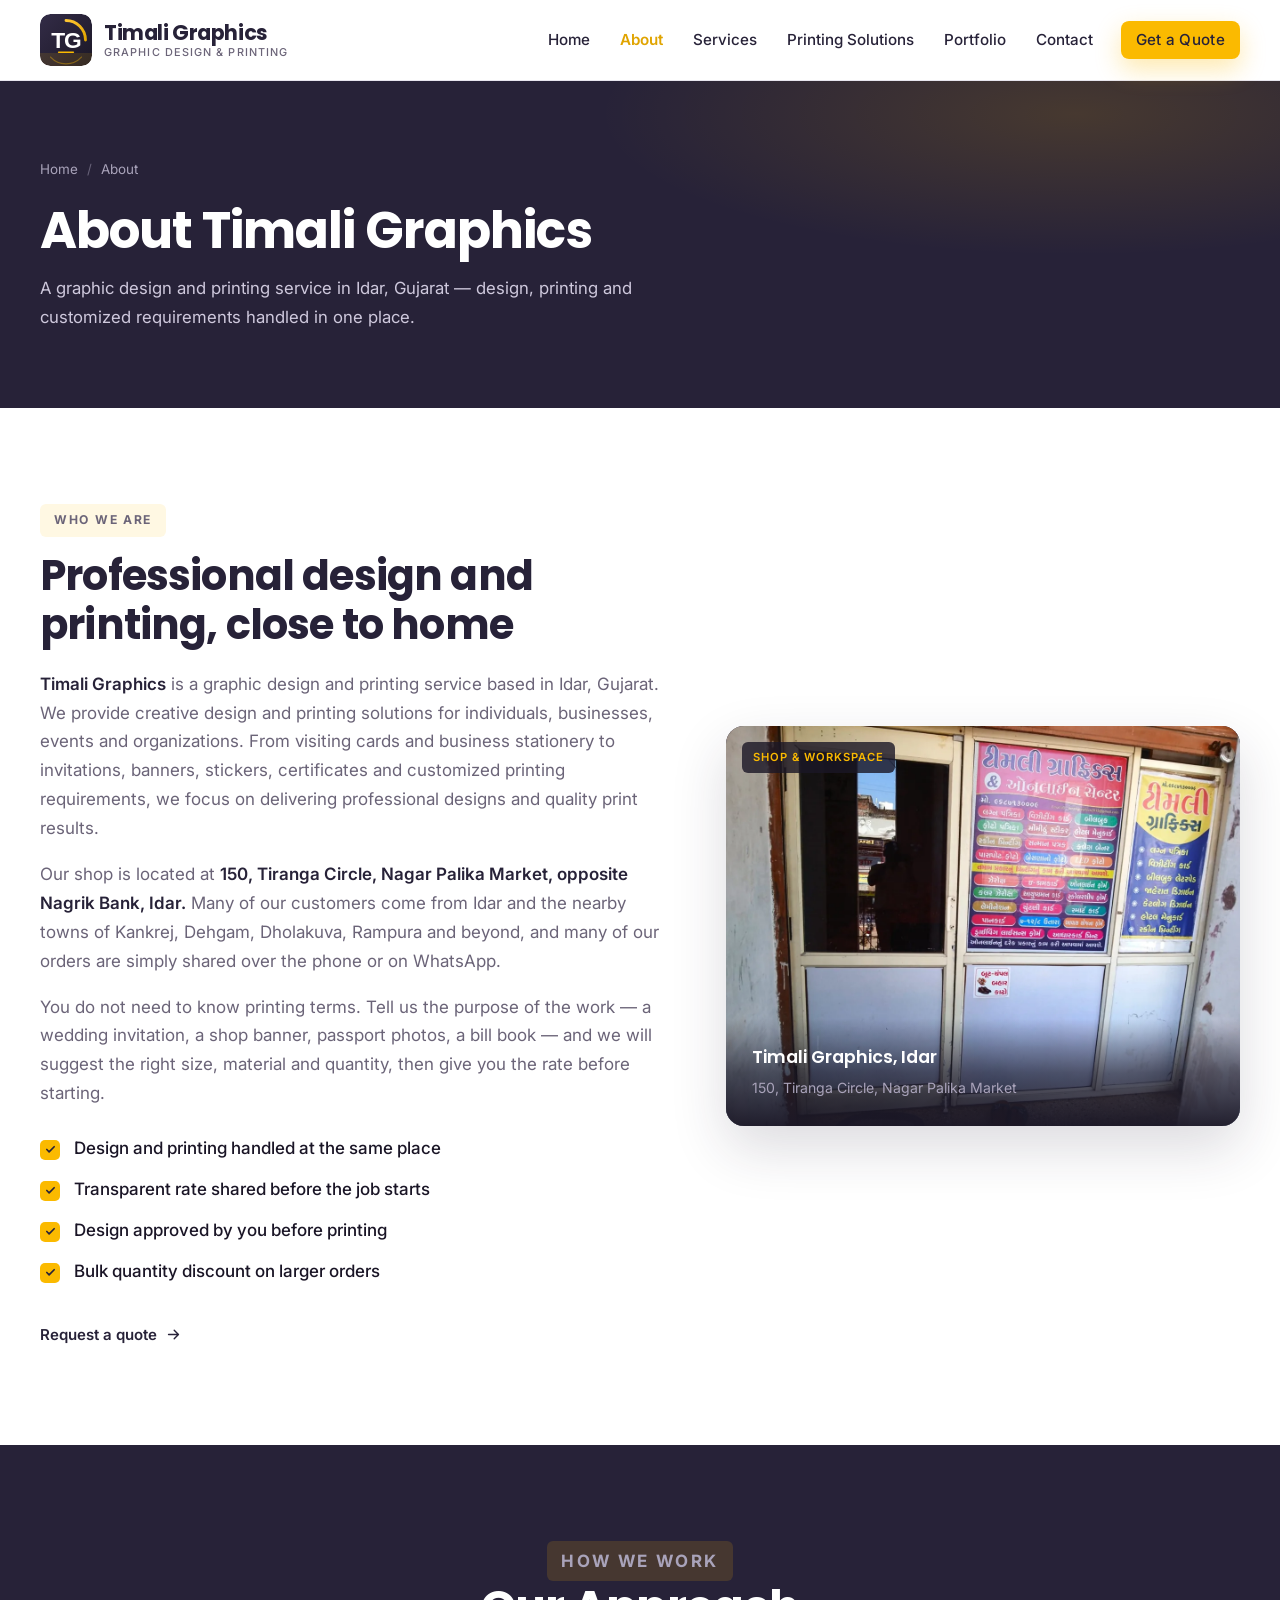
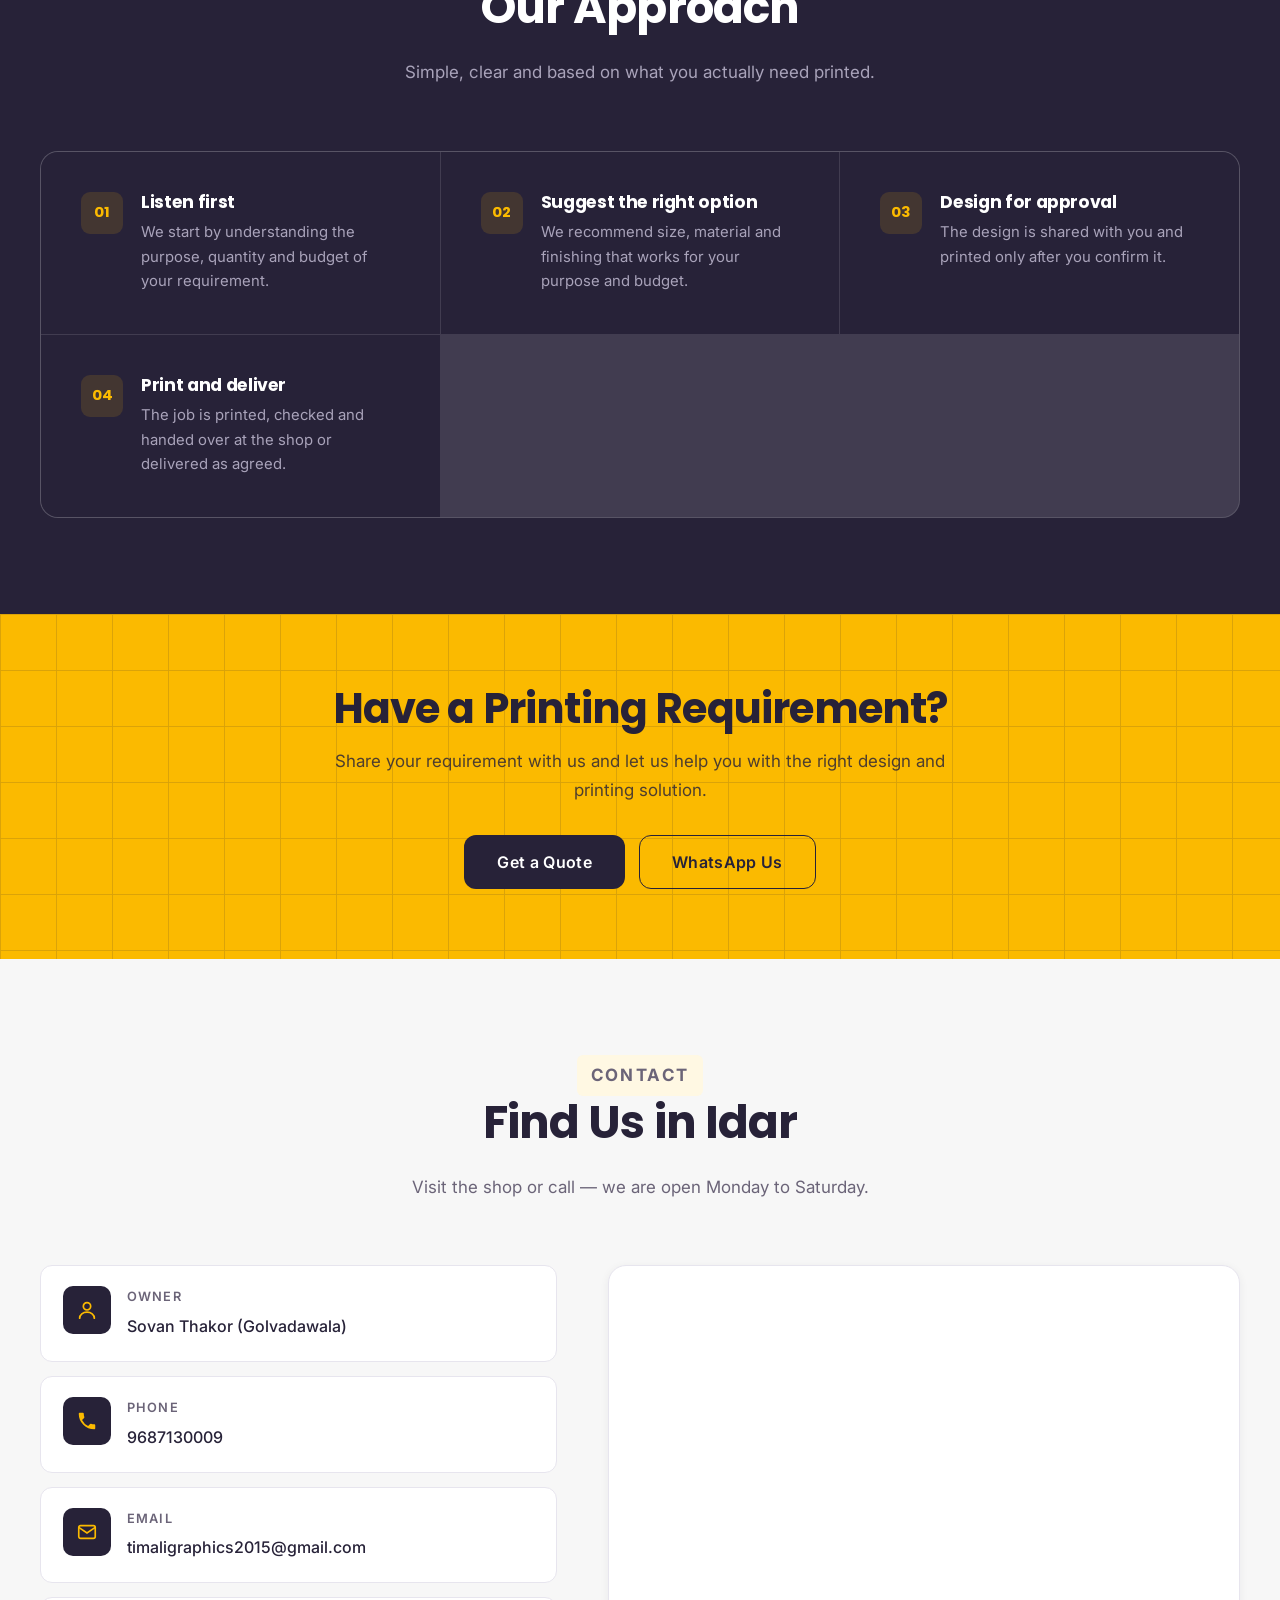
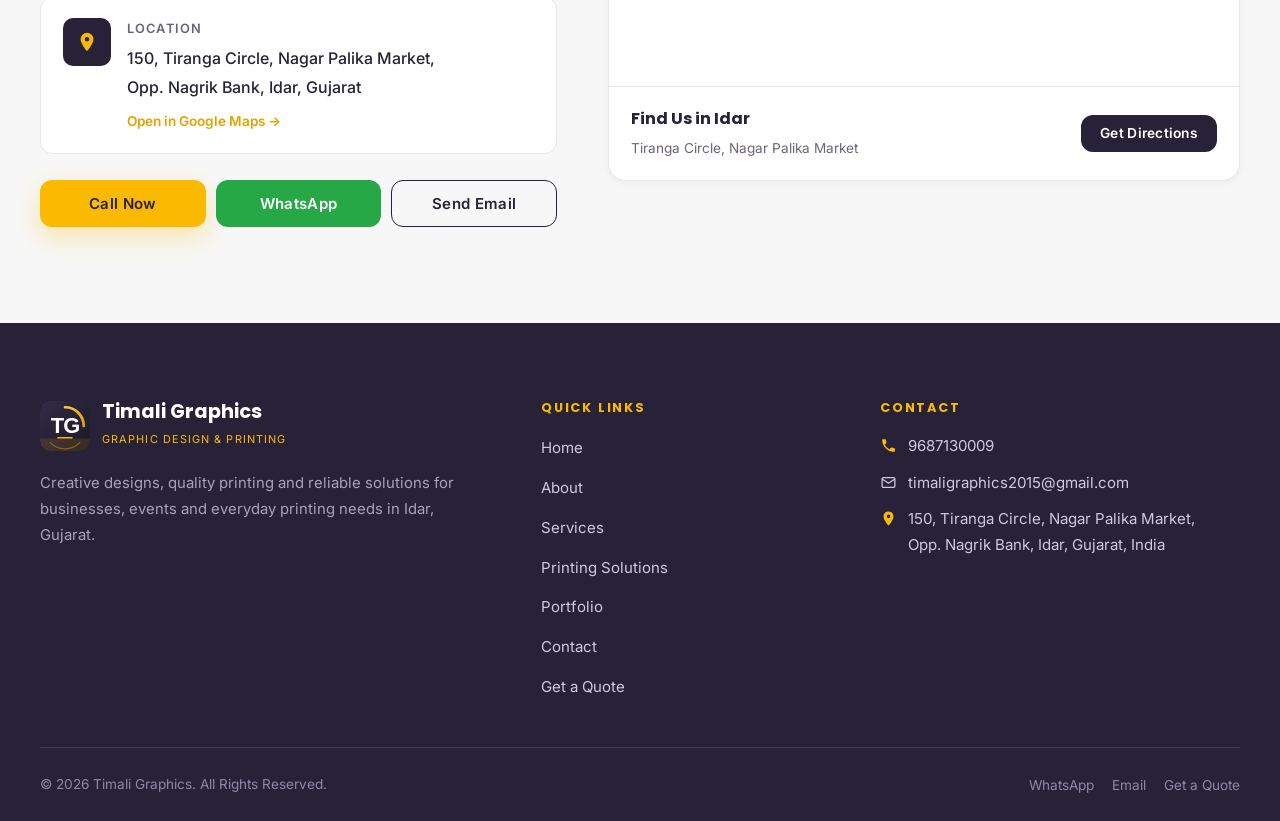
==== commit de669312: "Use real shop photo on home and about pages Replaces the shop-placeholder.svg with a photo of the ac" ====
--- a/about.html
+++ b/about.html
@@ -95,7 +95,7 @@
 
     <div class="figure reveal">
       <span class="figure__note">Shop &amp; Workspace</span>
-      <img src="assets/img/shop-placeholder.svg" alt="Timali Graphics shop at 150, Tiranga Circle, Nagar Palika Market, Idar" loading="lazy" width="800" height="600">
+      <img src="assets/img/shop.webp" alt="Timali Graphics shop at 150, Tiranga Circle, Nagar Palika Market, Idar" loading="lazy" width="1200" height="900">
       <div class="figure__cap">
         <b>Timali Graphics, Idar</b>
         <small>150, Tiranga Circle, Nagar Palika Market</small>
